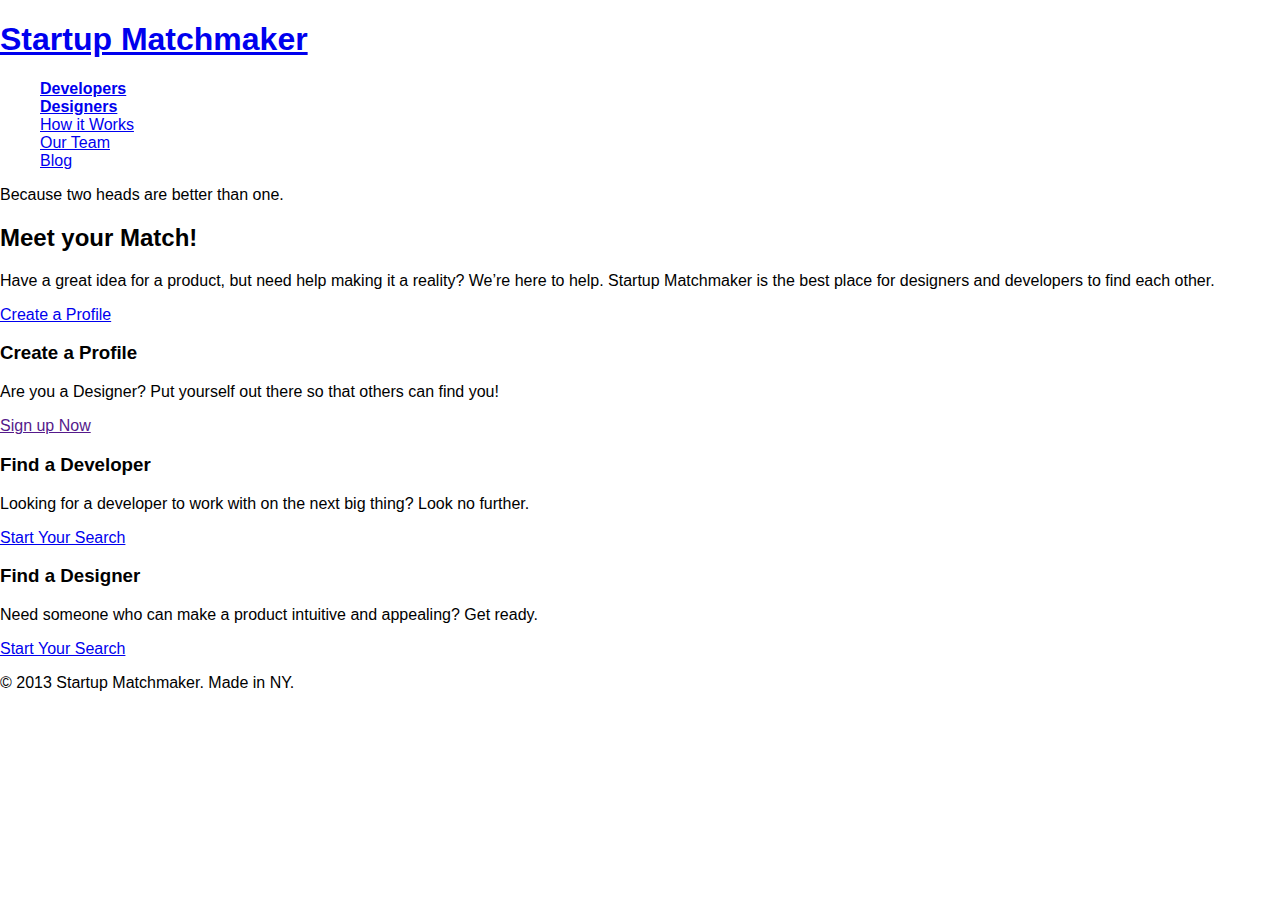
==== startup_matchmaker/index.html @ af21d5b4 "Initial commit for Startup Matchmaker Project" ====
<!DOCTYPE html>
<html lang="en">
<head>
    <meta charset="utf-8">
    <meta http-equiv="X-UA-Compatible" content="IE=edge">
    <title></title> 
    <meta name="description" content="">
    <meta name="viewport" content="width=device-width, initial-scale=1">
    <link rel="shortcut icon" type="image/ico" href="images/favicon.ico" />


    <link rel="stylesheet" href="css/normalize.css">
    <link rel="stylesheet" href="css/main.css">
</head>
<body>
  <header>
    <h1><a href="#">Startup Matchmaker</a></h1>
    <nav>
      <ul>
        <li><strong><a href="developers.html">Developers</a></strong></li>
        <li><strong><a href="designers.html">Designers</a></strong></li>
        <li><a href="how.html">How it Works</a></li>
        <li><a href="team.html">Our Team</a></li>
        <li><a href="blog.html">Blog</a></li>
      </ul>
    </nav>
  </header>

  <p class="tagline">Because two heads are better than one.</p>
  <section class="banner">
    <div class="blurb">
      <h2>Meet your Match!</h2>
      <p>Have a great idea for a product, but need help making it a reality? We’re here to help. Startup Matchmaker is the best place for designers and developers to find each other.</p>
      <a class="button" href="#">Create a Profile</a>
    </div>
  </section>
  <section class="info">
    <h3>Create a Profile</h3>
    <p>Are you a Designer? Put yourself out there so that others can find you!</p>
    <a class="button" href="">Sign up Now</a>
  </section>
  <section class="info">
    <h3>Find a Developer</h3>
    <p>Looking for a developer to work with on the next big thing? Look no further.</p>
    <a class="button" href="developers.html">Start Your Search</a>
  </section>
  <section class="info">
    <h3>Find a Designer</h3>
    <p>Need someone who can make a product intuitive and appealing? Get ready.</p>
    <a class="button" href="designers.html">Start Your Search</a>
  </section>

  <footer>
    <p>&copy; 2013 Startup Matchmaker. Made in NY.</p>
  </footer>



</body>
</html>
---- startup_matchmaker/css/main.css ----
/* ==========================================================================
   Global Overrides
  ========================================================================== */
* {
  box-sizing: border-box;
/*   border: 1px solid red; */
}

.clearfix:after {
  display: table;
  clear: both;
  content: "";
}

/* ==========================================================================
   Author's custom styles
  ========================================================================== */

/* 
    SITE COLORS for your reference:
    (refer to styleguide.jpg for hex codes or use Sip to pick colors from design)

    White - #ffffff;
    Light Grey -
    Dark Grey -
    Grey/Black(text color) -
    Yellow -
    Red -
*/


/* Global
   ================================================================ */
body {
  /* Set some defaults! font-family, font-size, color, etc. */
}

/* Text Styles (a, a:hover, a:visited, a:active, p, h1, h2, h3, h4, etc.)
   ================================================================ */
a {
  /* Set some default styles for anchors (color, text decoration) */
}

/* Layout (columns, floats, etc.)
   ================================================================ */


/* Header
   ================================================================ */



/* Footer
   ================================================================ */



/* Navigation
   ================================================================ */



/* Buttons
   ================================================================ */
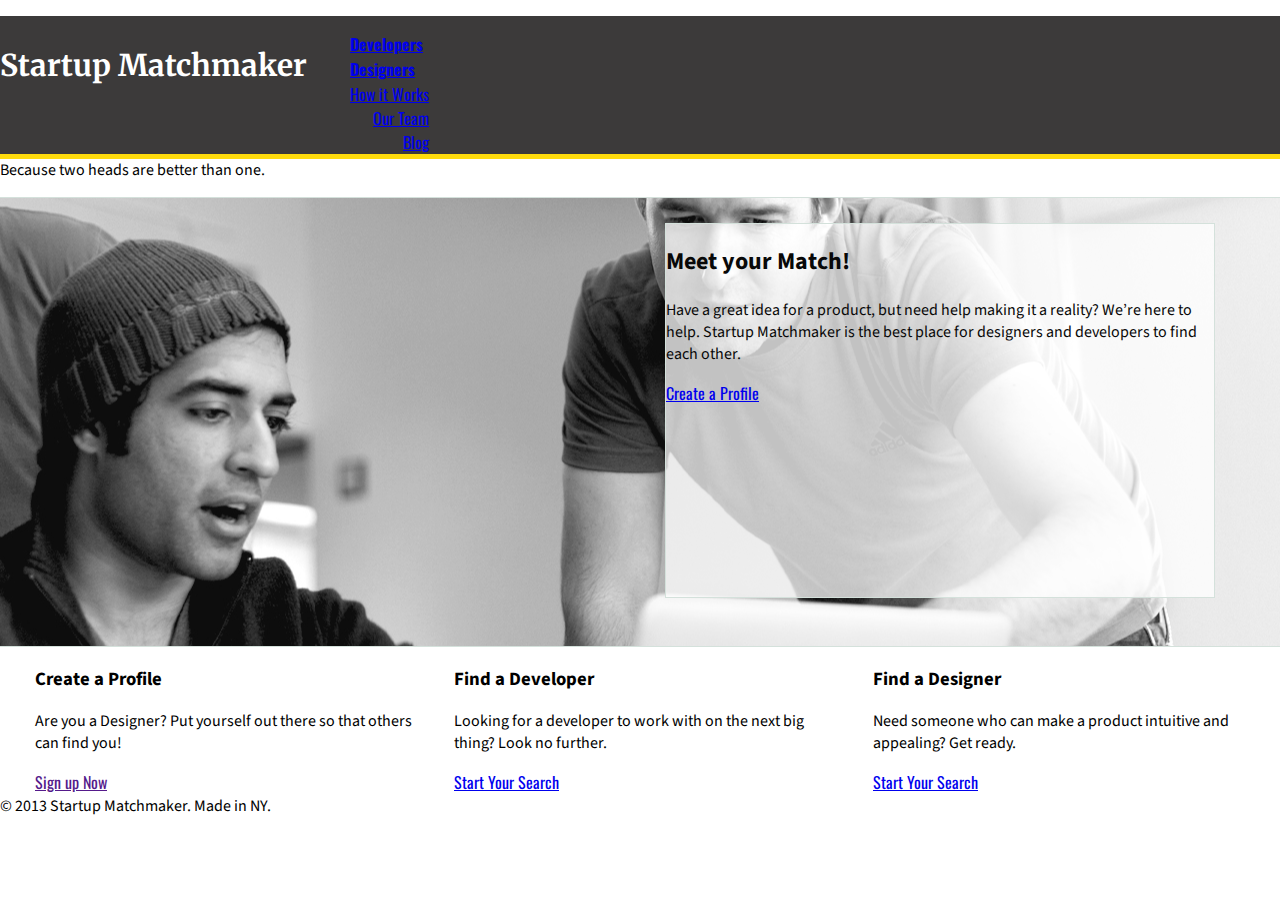
==== commit baeb0760: "Basic layout" ====
--- a/startup_matchmaker/index.html
+++ b/startup_matchmaker/index.html
@@ -11,6 +11,7 @@
 
     <link rel="stylesheet" href="css/normalize.css">
     <link rel="stylesheet" href="css/main.css">
+    <link href='https://fonts.googleapis.com/css?family=Merriweather:400,700,700italic|Oswald:400,700|Source+Sans+Pro:400,700' rel='stylesheet' type='text/css'>
 </head>
 <body>
   <header>
@@ -27,7 +28,7 @@
   </header>
 
   <p class="tagline">Because two heads are better than one.</p>
-  <section class="banner">
+  <section class="banner clearfix"> 
     <div class="blurb">
       <h2>Meet your Match!</h2>
       <p>Have a great idea for a product, but need help making it a reality? We’re here to help. Startup Matchmaker is the best place for designers and developers to find each other.</p>
--- a/startup_matchmaker/css/main.css
+++ b/startup_matchmaker/css/main.css
@@ -21,44 +21,96 @@
     (refer to styleguide.jpg for hex codes or use Sip to pick colors from design)
 
     White - #ffffff;
-    Light Grey -
-    Dark Grey -
-    Grey/Black(text color) -
-    Yellow -
-    Red -
+    Light Grey - #D4E1DB
+    Dark Grey - #3C3A3A
+    Grey/Black(text color) - #080808
+    Yellow - #FEDB0D
+    Red - #FF0121
 */
 
 
 /* Global
    ================================================================ */
 body {
-  /* Set some defaults! font-family, font-size, color, etc. */
+    font-family: 'Source Sans Pro', sans-serif;
 }
 
 /* Text Styles (a, a:hover, a:visited, a:active, p, h1, h2, h3, h4, etc.)
    ================================================================ */
 a {
-  /* Set some default styles for anchors (color, text decoration) */
-}
+    font-family: 'Oswald', sans-serif;
+  }
+
+ 
 
 /* Layout (columns, floats, etc.)
    ================================================================ */
+.banner{
+  background-image: url("../images/coworking.jpg");
+  background-position: center;
+  background-repeat: no-repeat;
+  height: 450px;
+  border-top: solid #D4E1DB 1px;
+  border-bottom: solid #D4E1DB 1px;
+}
 
+.blurb{
+  width: 30%;
+  float:right;
+  height: 375px;
+  width: 550px;
+  background-color:rgba(255,255,255,0.75);
+  color: #080808;
+  margin: 25px 65px 0 0;
+  border: solid #D4E1DB 1px;
+}
+
+.info{
+  width: 30%;
+  float: left;
+  margin-left: 35px;
+}
 
 /* Header
    ================================================================ */
+header{
+  float: left;
+  width: 100%;
+  display: inline-block;
+  background-color: #3C3A3A;
+  border-bottom: solid #FEDB0D 5px;
+}
 
+h1{
+  display: inline-block;
+}
+
+h1 > a{
+  font-family: 'Merriweather', serif;
+  text-decoration: none;
+  color: white;
+  font-size: 30px;
+}
 
 
 /* Footer
    ================================================================ */
-
+footer{
+  clear: both;
+}
 
 
 /* Navigation
    ================================================================ */
+nav{
+  display: inline-block;
+  max-width: 100%;
+}
 
-
+li > a{
+  float: right;
+  display: inline-block;
+}
 
 /* Buttons
    ================================================================ */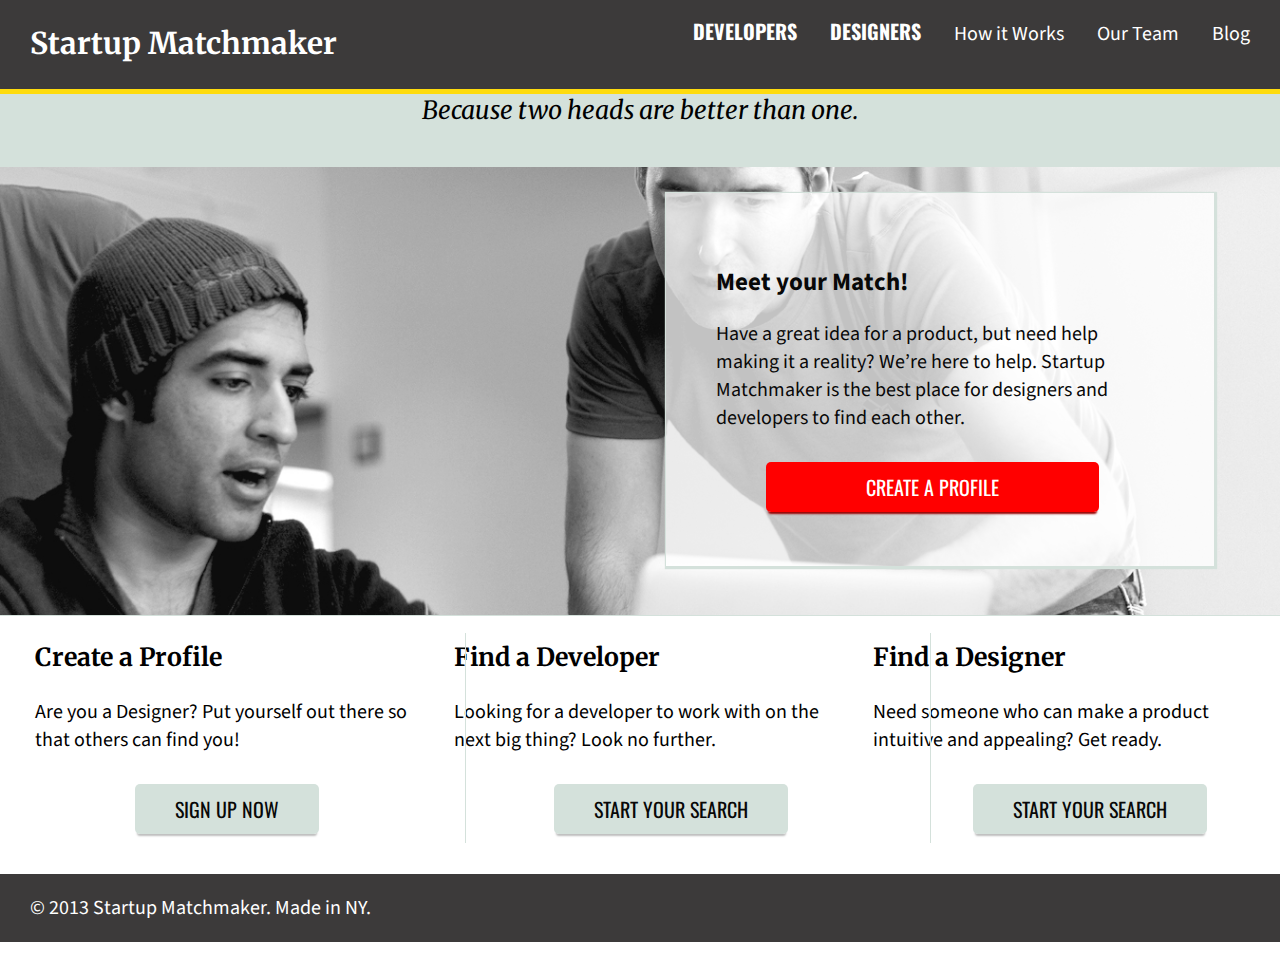
==== commit 2922bf37: "Missing center alignment on tagline" ====
--- a/startup_matchmaker/index.html
+++ b/startup_matchmaker/index.html
@@ -16,10 +16,10 @@
 <body>
   <header>
     <h1><a href="#">Startup Matchmaker</a></h1>
-    <nav>
+    <nav class="navbar">
       <ul>
-        <li><strong><a href="developers.html">Developers</a></strong></li>
-        <li><strong><a href="designers.html">Designers</a></strong></li>
+        <li class="bold"><strong><a href="developers.html">Developers</a></strong></li>
+        <li class="bold"><strong><a href="designers.html">Designers</a></strong></li>
         <li><a href="how.html">How it Works</a></li>
         <li><a href="team.html">Our Team</a></li>
         <li><a href="blog.html">Blog</a></li>
@@ -27,7 +27,8 @@
     </nav>
   </header>
 
-  <p class="tagline">Because two heads are better than one.</p>
+  <div class="tagline">Because two heads are better than one.
+  </div>
   <section class="banner clearfix"> 
     <div class="blurb">
       <h2>Meet your Match!</h2>
@@ -35,20 +36,26 @@
       <a class="button" href="#">Create a Profile</a>
     </div>
   </section>
+  
+<div class="hr"></div>
+
   <section class="info">
     <h3>Create a Profile</h3>
     <p>Are you a Designer? Put yourself out there so that others can find you!</p>
-    <a class="button" href="">Sign up Now</a>
+    <a class="button2" href="">Sign up Now</a>
   </section>
+
+<div class="hr2"></div>
+
   <section class="info">
     <h3>Find a Developer</h3>
     <p>Looking for a developer to work with on the next big thing? Look no further.</p>
-    <a class="button" href="developers.html">Start Your Search</a>
+    <a class="button2" href="developers.html">Start Your Search</a>
   </section>
   <section class="info">
     <h3>Find a Designer</h3>
     <p>Need someone who can make a product intuitive and appealing? Get ready.</p>
-    <a class="button" href="designers.html">Start Your Search</a>
+    <a class="button2" href="designers.html">Start Your Search</a>
   </section>
 
   <footer>
--- a/startup_matchmaker/css/main.css
+++ b/startup_matchmaker/css/main.css
@@ -45,17 +45,26 @@
 
 /* Layout (columns, floats, etc.)
    ================================================================ */
+.tagline{
+  font-family: 'Merriweather', serif;
+  font-style: italic;
+  font-size: 25px;
+  background: #D4E1DB;
+  text-align: center;
+  padding: 0px 0px 40px 0px;
+}
+
 .banner{
   background-image: url("../images/coworking.jpg");
   background-position: center;
   background-repeat: no-repeat;
+  background-size: 100%;
   height: 450px;
   border-top: solid #D4E1DB 1px;
   border-bottom: solid #D4E1DB 1px;
 }
 
 .blurb{
-  width: 30%;
   float:right;
   height: 375px;
   width: 550px;
@@ -63,12 +72,54 @@
   color: #080808;
   margin: 25px 65px 0 0;
   border: solid #D4E1DB 1px;
+  box-shadow: 1px 1px 1px 1px #D4E1DB;
+}
+
+.blurb>h2{
+  font-size: 25px;
+  padding: 50px 0px 0px 50px;     
+}
+
+.blurb>p{
+  font-size: 20px;
+  padding: 0px 50px 20px 50px;
 }
 
 .info{
   width: 30%;
   float: left;
   margin-left: 35px;
+  padding: 0px 0px 50px 0px;
+}
+
+.info>h3{
+  font-family: 'Merriweather', serif;
+  font-size: 25px;
+}
+
+.info>p{
+  padding: 0px 0px 20px 0px;
+  font-size: 20px;
+}
+
+.hr{
+  width:1px;
+  height: 210px;
+  background-color:#D4E1DB;
+  position:absolute;
+  top: 633px;
+  left: 465px;
+  z-index:10;
+}
+
+.hr2{
+  width:1px;
+  height: 210px;
+  background-color:#D4E1DB;
+  position:absolute;
+  top: 633px;
+  left: 930px;
+  z-index:10;
 }
 
 /* Header
@@ -90,6 +141,7 @@
   text-decoration: none;
   color: white;
   font-size: 30px;
+  margin-left: 30px;
 }
 
 
@@ -99,18 +151,69 @@
   clear: both;
 }
 
+footer>p{
+  background: #3C3A3A;
+  color: white;
+  font-size: 20px;
+  padding: 20px 0px 20px 30px;
+}
 
 /* Navigation
    ================================================================ */
 nav{
   display: inline-block;
-  max-width: 100%;
-}
-
-li > a{
   float: right;
-  display: inline-block;
-}
+}
+
+.navbar li{
+  display: inline-block;
+}
+
+.navbar a{
+  text-decoration: none;
+  color: white;
+  padding: 10px 30px 0px 0px;
+  font-family: 'Source Sans Pro', sans-serif;
+  font-size: 20px;
+}
+
+.navbar strong{
+  text-transform: uppercase;
+}
+
+.bold a{
+  font-family: 'Oswald', sans-serif;
+}
+
 
 /* Buttons
-   ================================================================ */+   ================================================================ */
+
+.button{
+  background: red;
+  color: white;
+  text-decoration: none;
+  text-transform: uppercase;
+  font-size: 20px;
+  padding: 10px 100px;
+  border-radius: 5px;
+  margin-left: 100px;
+  box-shadow: 0 4px 2px -2px #990000;
+}
+
+.button2{
+  background: #D4E1DB;
+  color: #080808;
+  text-decoration: none;
+  text-transform: uppercase;
+  font-size: 20px;
+  padding: 10px 40px;
+  border-radius: 5px;
+  margin-left: 100px;
+  box-shadow: 0 4px 2px -2px #BEBEBE;
+}
+
+
+
+
+
